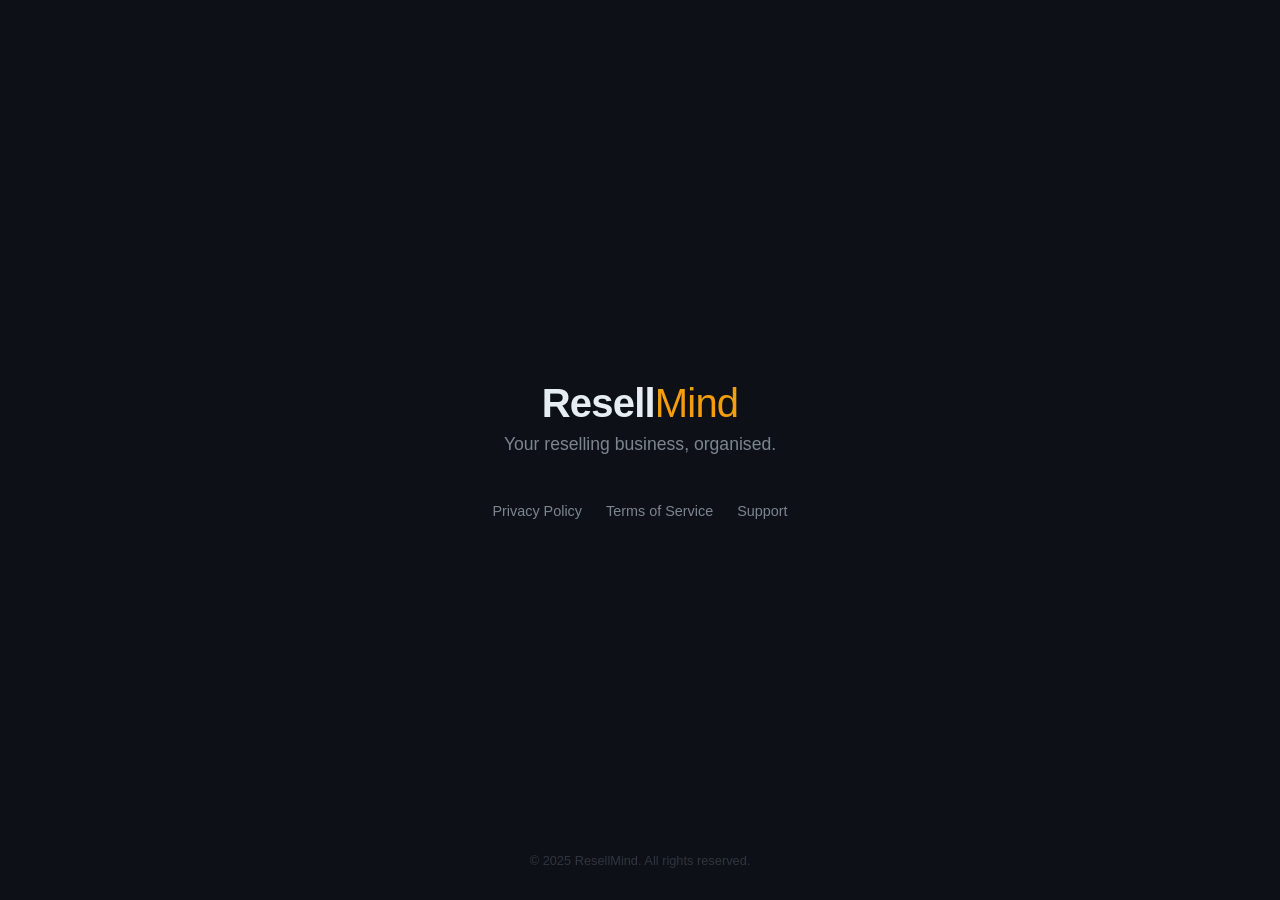
==== index.html @ c1ce4f9c "Initial commit: Privacy Policy, Terms of Service, Support pages" ====
<!DOCTYPE html>
<html lang="en">
<head>
  <meta charset="UTF-8" />
  <meta name="viewport" content="width=device-width, initial-scale=1.0" />
  <title>ResellMind</title>
  <style>
    * { margin: 0; padding: 0; box-sizing: border-box; }
    body { font-family: -apple-system, BlinkMacSystemFont, 'Segoe UI', sans-serif; background: #0D1117; color: #E6EDF3; min-height: 100vh; display: flex; flex-direction: column; align-items: center; justify-content: center; padding: 2rem; }
    .logo { font-size: 2.5rem; font-weight: 700; letter-spacing: -0.02em; margin-bottom: 0.5rem; }
    .logo span { color: #f59e0b; font-weight: 300; }
    .tagline { color: #7D8590; font-size: 1.1rem; margin-bottom: 3rem; }
    .links { display: flex; gap: 1.5rem; flex-wrap: wrap; justify-content: center; }
    a { color: #7D8590; text-decoration: none; font-size: 0.9rem; transition: color 0.2s; }
    a:hover { color: #f59e0b; }
    .footer { position: fixed; bottom: 2rem; color: #30363D; font-size: 0.8rem; }
  </style>
</head>
<body>
  <div class="logo">Resell<span>Mind</span></div>
  <div class="tagline">Your reselling business, organised.</div>
  <div class="links">
    <a href="privacy.html">Privacy Policy</a>
    <a href="terms.html">Terms of Service</a>
    <a href="support.html">Support</a>
  </div>
  <div class="footer">© 2025 ResellMind. All rights reserved.</div>
</body>
</html>
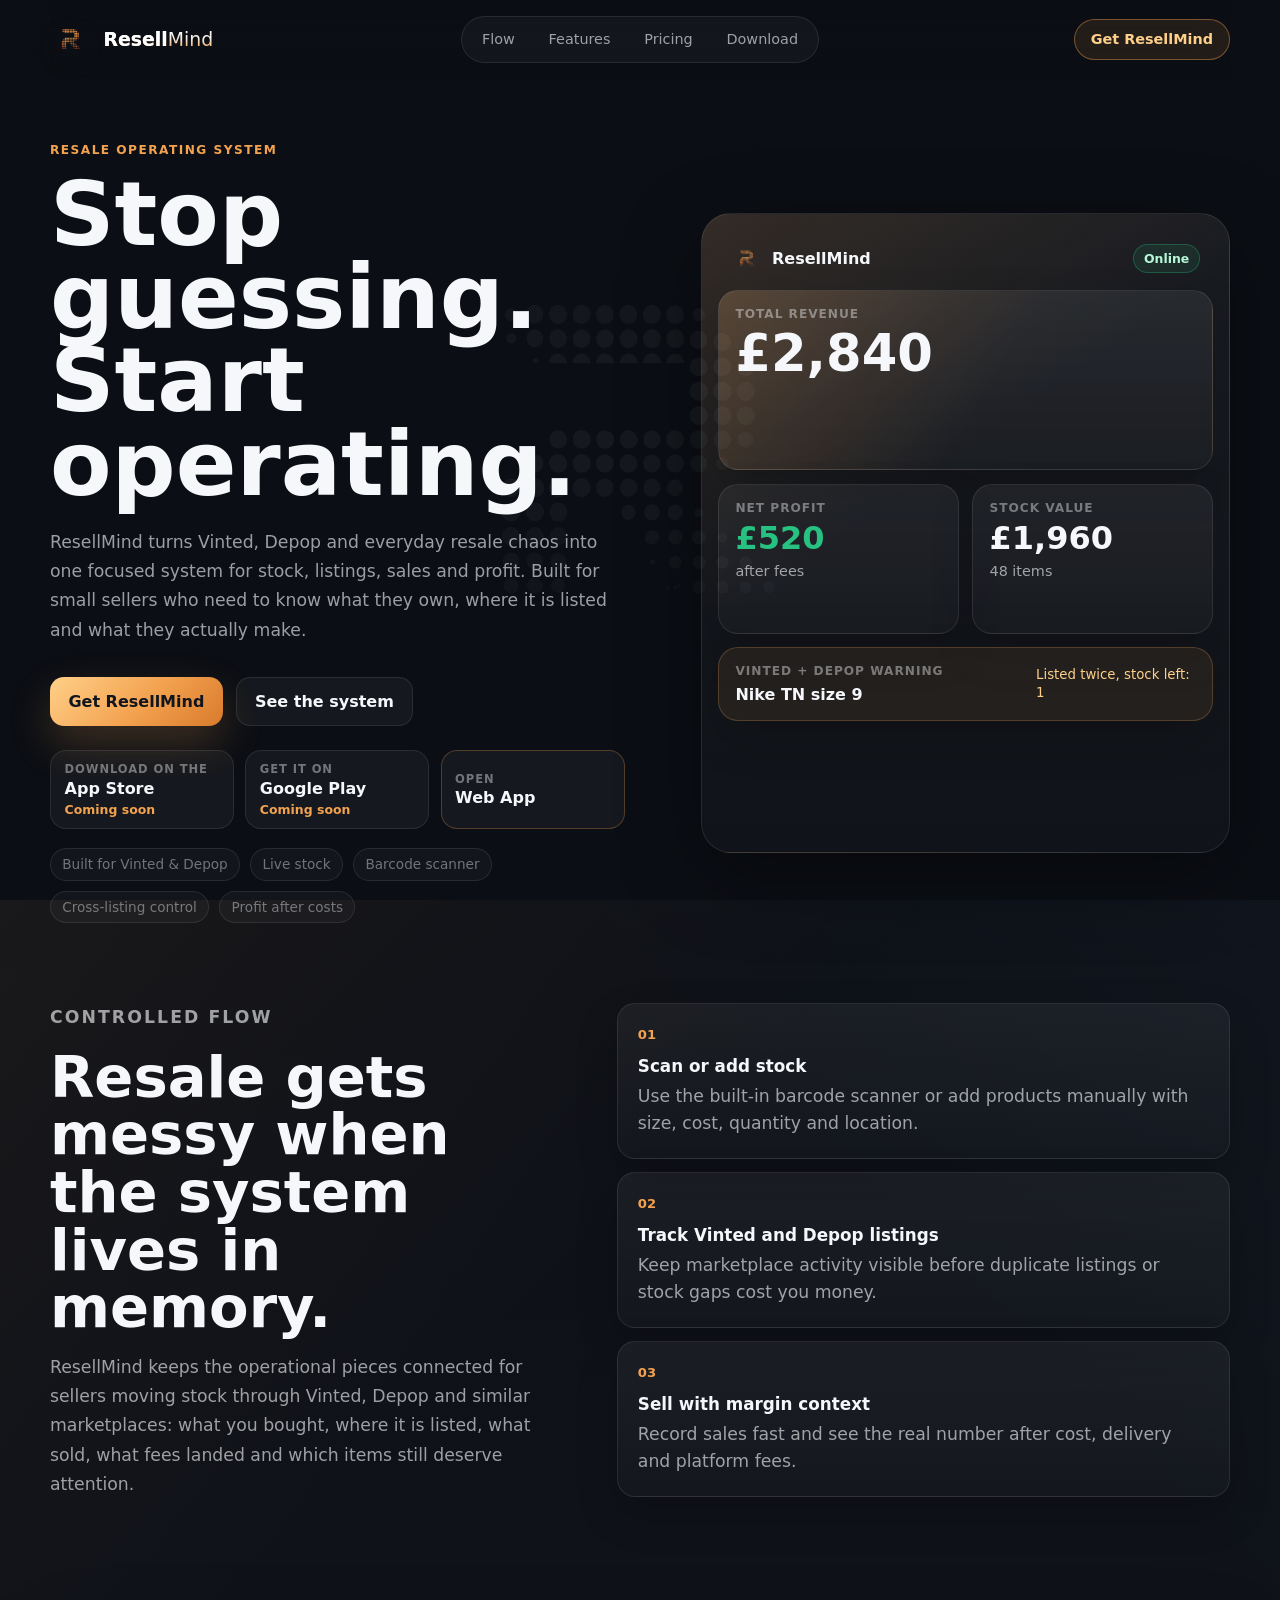
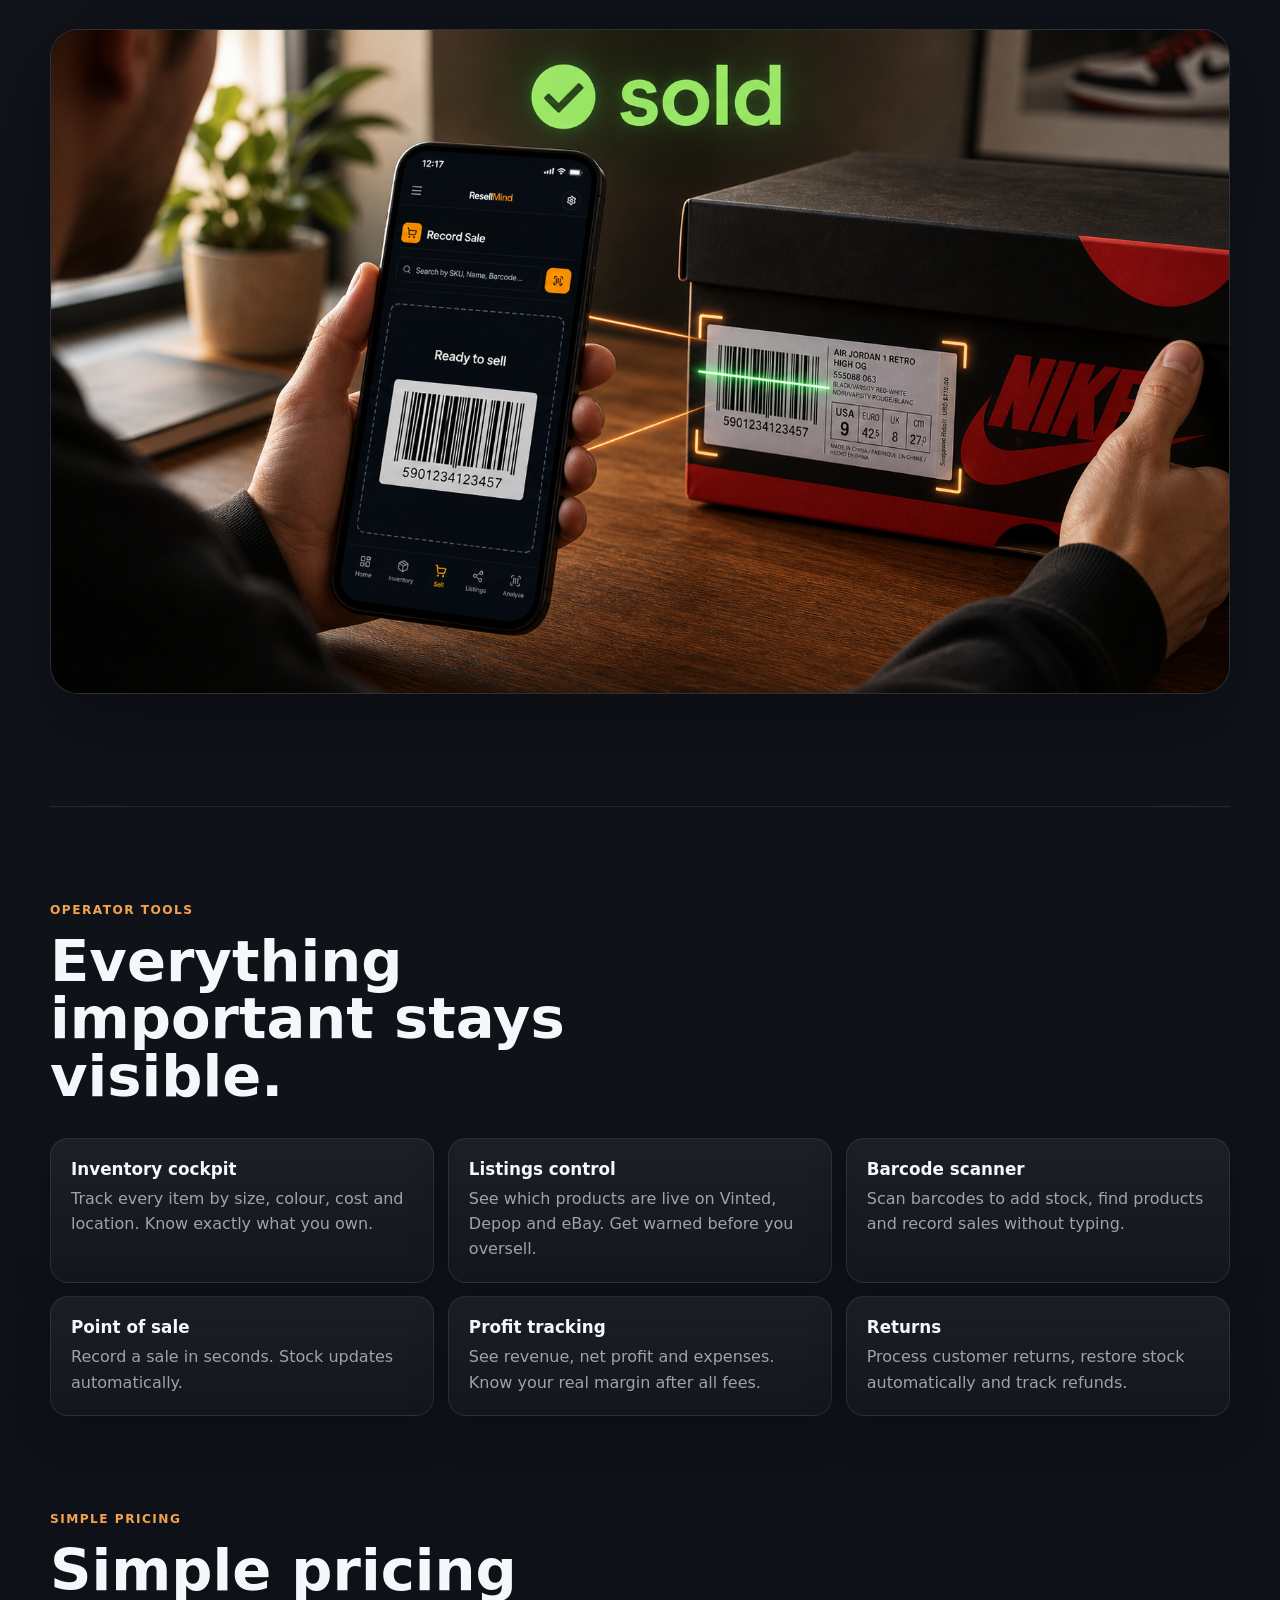
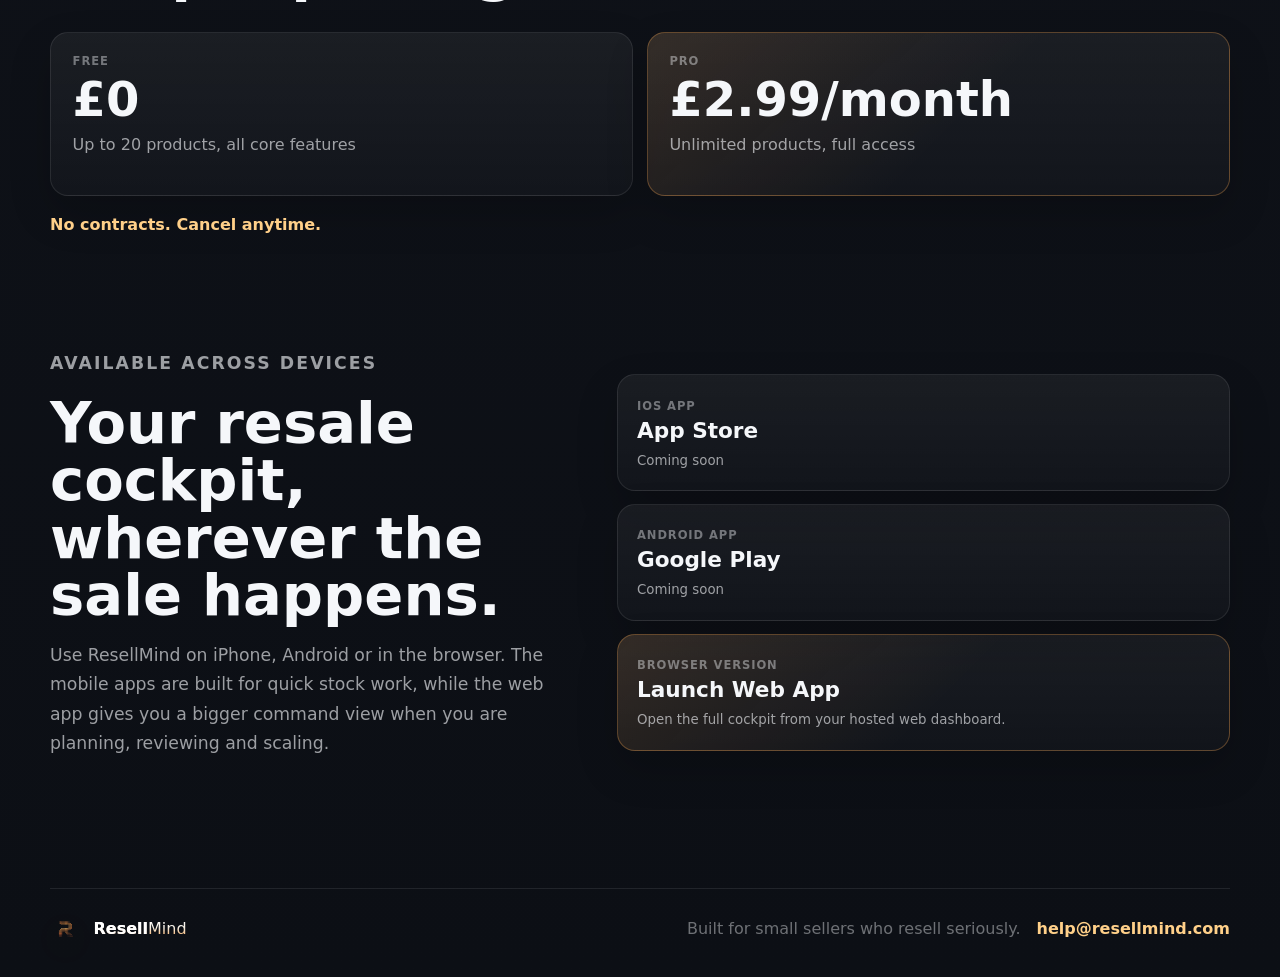
==== commit 87ef478a: "Add landing page" ====
--- a/index.html
+++ b/index.html
@@ -1,29 +1,252 @@
-<!DOCTYPE html>
+<!doctype html>
 <html lang="en">
-<head>
-  <meta charset="UTF-8" />
-  <meta name="viewport" content="width=device-width, initial-scale=1.0" />
-  <title>ResellMind</title>
-  <style>
-    * { margin: 0; padding: 0; box-sizing: border-box; }
-    body { font-family: -apple-system, BlinkMacSystemFont, 'Segoe UI', sans-serif; background: #0D1117; color: #E6EDF3; min-height: 100vh; display: flex; flex-direction: column; align-items: center; justify-content: center; padding: 2rem; }
-    .logo { font-size: 2.5rem; font-weight: 700; letter-spacing: -0.02em; margin-bottom: 0.5rem; }
-    .logo span { color: #f59e0b; font-weight: 300; }
-    .tagline { color: #7D8590; font-size: 1.1rem; margin-bottom: 3rem; }
-    .links { display: flex; gap: 1.5rem; flex-wrap: wrap; justify-content: center; }
-    a { color: #7D8590; text-decoration: none; font-size: 0.9rem; transition: color 0.2s; }
-    a:hover { color: #f59e0b; }
-    .footer { position: fixed; bottom: 2rem; color: #30363D; font-size: 0.8rem; }
-  </style>
-</head>
-<body>
-  <div class="logo">Resell<span>Mind</span></div>
-  <div class="tagline">Your reselling business, organised.</div>
-  <div class="links">
-    <a href="privacy.html">Privacy Policy</a>
-    <a href="terms.html">Terms of Service</a>
-    <a href="support.html">Support</a>
-  </div>
-  <div class="footer">© 2025 ResellMind. All rights reserved.</div>
-</body>
+  <head>
+    <meta charset="UTF-8" />
+    <meta name="viewport" content="width=device-width, initial-scale=1.0" />
+    <meta
+      name="description"
+      content="ResellMind turns resale chaos into one focused system for stock, listings, sales and profit."
+    />
+    <title>ResellMind | Resale Operating System</title>
+    <link rel="icon" href="assets/favicon.png" />
+    <link rel="stylesheet" href="styles.css" />
+  </head>
+  <body>
+    <div class="page-watermark" aria-hidden="true"></div>
+    <header class="site-header" data-header>
+      <a class="brand" href="#top" aria-label="ResellMind home">
+        <img src="assets/resellmind-r-logo.png" alt="" />
+        <span><strong>Resell</strong>Mind</span>
+      </a>
+
+      <nav class="desktop-nav" aria-label="Primary navigation">
+        <a href="#flow">Flow</a>
+        <a href="#features">Features</a>
+        <a href="#pricing">Pricing</a>
+        <a href="#download">Download</a>
+      </nav>
+
+      <button class="nav-toggle" type="button" aria-label="Open menu" aria-expanded="false" data-nav-toggle>
+        <span></span>
+        <span></span>
+      </button>
+
+      <a class="header-cta" href="#download">Get ResellMind</a>
+    </header>
+
+    <nav class="mobile-nav" aria-label="Mobile navigation" data-mobile-nav>
+      <a href="#flow">Flow</a>
+      <a href="#features">Features</a>
+      <a href="#pricing">Pricing</a>
+      <a href="#download">Download</a>
+    </nav>
+
+    <main id="top">
+      <section class="hero section-shell">
+        <div class="hero-copy">
+          <p class="eyebrow">Resale operating system</p>
+          <h1>Stop guessing. Start operating.</h1>
+          <p class="hero-text">
+            ResellMind turns Vinted, Depop and everyday resale chaos into one focused system for stock,
+            listings, sales and profit. Built for small sellers who need to know what they own,
+            where it is listed and what they actually make.
+          </p>
+          <div class="hero-actions">
+            <a class="primary-button" href="#download">Get ResellMind</a>
+            <a class="secondary-button" href="#flow">See the system</a>
+          </div>
+          <div class="store-row" aria-label="Download and launch options">
+            <span class="store-button disabled" role="button" aria-disabled="true">
+              <span>Download on the</span>
+              <strong>App Store</strong>
+              <small>Coming soon</small>
+            </span>
+            <span class="store-button disabled" role="button" aria-disabled="true">
+              <span>Get it on</span>
+              <strong>Google Play</strong>
+              <small>Coming soon</small>
+            </span>
+            <a class="store-button web" href="https://app.resellmind.com" aria-label="Open the web app">
+              <span>Open</span>
+              <strong>Web App</strong>
+            </a>
+          </div>
+          <div class="proof-row" aria-label="Product highlights">
+            <span>Built for Vinted & Depop</span>
+            <span>Live stock</span>
+            <span>Barcode scanner</span>
+            <span>Cross-listing control</span>
+            <span>Profit after costs</span>
+          </div>
+        </div>
+
+        <div class="hero-product" aria-label="ResellMind product preview">
+          <div class="device-frame">
+            <div class="app-topbar">
+              <div class="mini-brand">
+                <img src="assets/resellmind-r-logo.png" alt="" />
+                <span>ResellMind</span>
+              </div>
+              <span class="status-pill">Online</span>
+            </div>
+            <div class="dashboard-grid">
+              <article class="metric-card large">
+                <span>Total revenue</span>
+                <strong>£2,840</strong>
+              </article>
+              <article class="metric-card profit">
+                <span>Net profit</span>
+                <strong>£520</strong>
+                <em>after fees</em>
+              </article>
+              <article class="metric-card">
+                <span>Stock value</span>
+                <strong>£1,960</strong>
+                <em>48 items</em>
+              </article>
+              <article class="alert-card">
+                <div>
+                  <span>Vinted + Depop warning</span>
+                  <strong>Nike TN size 9</strong>
+                </div>
+                <small>Listed twice, stock left: 1</small>
+              </article>
+            </div>
+          </div>
+        </div>
+      </section>
+
+      <section class="section-shell split-section" id="flow">
+        <div>
+          <p class="eyebrow">Controlled flow</p>
+          <h2>Resale gets messy when the system lives in memory.</h2>
+          <p>
+            ResellMind keeps the operational pieces connected for sellers moving stock through Vinted,
+            Depop and similar marketplaces: what you bought, where it is listed, what sold,
+            what fees landed and which items still deserve attention.
+          </p>
+        </div>
+        <div class="flow-list">
+          <article>
+            <span>01</span>
+            <h3>Scan or add stock</h3>
+            <p>Use the built-in barcode scanner or add products manually with size, cost, quantity and location.</p>
+          </article>
+          <article>
+            <span>02</span>
+            <h3>Track Vinted and Depop listings</h3>
+            <p>Keep marketplace activity visible before duplicate listings or stock gaps cost you money.</p>
+          </article>
+          <article>
+            <span>03</span>
+            <h3>Sell with margin context</h3>
+            <p>Record sales fast and see the real number after cost, delivery and platform fees.</p>
+          </article>
+        </div>
+      </section>
+
+      <section class="section-shell photo-section" aria-label="ResellMind barcode scanning workflow">
+        <div class="landing-photo-card">
+          <img
+            src="assets/sold.png"
+            alt="ResellMind app scanning a sneaker box barcode during a resale workflow"
+          />
+        </div>
+      </section>
+
+      <section class="section-shell feature-section" id="features">
+        <div class="section-heading">
+          <p class="eyebrow">Operator tools</p>
+          <h2>Everything important stays visible.</h2>
+        </div>
+        <div class="feature-grid">
+          <article>
+            <h3>Inventory cockpit</h3>
+            <p>Track every item by size, colour, cost and location. Know exactly what you own.</p>
+          </article>
+          <article>
+            <h3>Listings control</h3>
+            <p>See which products are live on Vinted, Depop and eBay. Get warned before you oversell.</p>
+          </article>
+          <article>
+            <h3>Barcode scanner</h3>
+            <p>Scan barcodes to add stock, find products and record sales without typing.</p>
+          </article>
+          <article>
+            <h3>Point of sale</h3>
+            <p>Record a sale in seconds. Stock updates automatically.</p>
+          </article>
+          <article>
+            <h3>Profit tracking</h3>
+            <p>See revenue, net profit and expenses. Know your real margin after all fees.</p>
+          </article>
+          <article>
+            <h3>Returns</h3>
+            <p>Process customer returns, restore stock automatically and track refunds.</p>
+          </article>
+        </div>
+      </section>
+
+      <section class="section-shell pricing-section" id="pricing">
+        <div class="section-heading">
+          <p class="eyebrow">Simple pricing</p>
+          <h2>Simple pricing</h2>
+        </div>
+        <div class="pricing-grid">
+          <article class="pricing-card">
+            <span>Free</span>
+            <strong>£0</strong>
+            <p>Up to 20 products, all core features</p>
+          </article>
+          <article class="pricing-card featured">
+            <span>Pro</span>
+            <strong>£2.99/month</strong>
+            <p>Unlimited products, full access</p>
+          </article>
+        </div>
+        <p class="pricing-note">No contracts. Cancel anytime.</p>
+      </section>
+
+      <section class="section-shell final-cta" id="download">
+        <div>
+          <p class="eyebrow">Available across devices</p>
+          <h2>Your resale cockpit, wherever the sale happens.</h2>
+          <p>
+            Use ResellMind on iPhone, Android or in the browser. The mobile apps are built for quick stock work,
+            while the web app gives you a bigger command view when you are planning, reviewing and scaling.
+          </p>
+        </div>
+        <div class="download-panel">
+          <span class="download-card disabled" role="button" aria-disabled="true">
+            <span>iOS app</span>
+            <strong>App Store</strong>
+            <small>Coming soon</small>
+          </span>
+          <span class="download-card disabled" role="button" aria-disabled="true">
+            <span>Android app</span>
+            <strong>Google Play</strong>
+            <small>Coming soon</small>
+          </span>
+          <a class="download-card featured" href="https://app.resellmind.com">
+            <span>Browser version</span>
+            <strong>Launch Web App</strong>
+            <small>Open the full cockpit from your hosted web dashboard.</small>
+          </a>
+        </div>
+      </section>
+    </main>
+
+    <footer class="site-footer">
+      <a class="brand small" href="#top">
+        <img src="assets/resellmind-r-logo.png" alt="" />
+        <span><strong>Resell</strong>Mind</span>
+      </a>
+      <div class="footer-info">
+        <span>Built for small sellers who resell seriously.</span>
+        <a href="mailto:help@resellmind.com">help@resellmind.com</a>
+      </div>
+    </footer>
+
+    <script src="script.js"></script>
+  </body>
 </html>
--- a/styles.css
+++ b/styles.css
@@ -0,0 +1,851 @@
+:root {
+  --bg: #0b0e14;
+  --bg-2: #10131a;
+  --panel: #171b23;
+  --panel-2: #202735;
+  --line: rgba(255, 255, 255, 0.09);
+  --text: #f5f7fa;
+  --muted: rgba(245, 247, 250, 0.62);
+  --soft: rgba(245, 247, 250, 0.42);
+  --amber: #f3a24f;
+  --amber-2: #d87a2c;
+  --gold: #ffd089;
+  --green: #27c281;
+  --red: #f15a5a;
+  --blue: #5fa8ff;
+  --shadow: 0 24px 80px rgba(0, 0, 0, 0.34);
+}
+
+* {
+  box-sizing: border-box;
+}
+
+html {
+  scroll-behavior: smooth;
+}
+
+body {
+  margin: 0;
+  font-family: Inter, ui-sans-serif, system-ui, -apple-system, BlinkMacSystemFont, "Segoe UI", sans-serif;
+  color: var(--text);
+  background:
+    linear-gradient(135deg, rgba(243, 162, 79, 0.1), transparent 34%),
+    linear-gradient(225deg, rgba(95, 168, 255, 0.07), transparent 30%),
+    linear-gradient(180deg, #0b0e14 0%, #10131a 48%, #0c0f15 100%);
+}
+
+body::before {
+  content: "";
+  position: fixed;
+  inset: 0;
+  z-index: -2;
+  background: #0b0e14;
+}
+
+.page-watermark {
+  position: fixed;
+  left: 50%;
+  top: 50%;
+  z-index: 0;
+  width: min(620px, 62vw);
+  aspect-ratio: 1;
+  background: url("assets/resellmind-r-logo.png") center / contain no-repeat;
+  opacity: 0.045;
+  filter: grayscale(1) brightness(1.5);
+  transform: translate(-50%, -50%);
+  pointer-events: none;
+}
+
+header,
+main,
+footer {
+  position: relative;
+  z-index: 1;
+}
+
+a {
+  color: inherit;
+  text-decoration: none;
+}
+
+button,
+input {
+  font: inherit;
+}
+
+.site-header {
+  position: sticky;
+  top: 0;
+  z-index: 20;
+  display: grid;
+  grid-template-columns: 1fr auto 1fr;
+  align-items: center;
+  gap: 1rem;
+  width: min(1180px, calc(100% - 32px));
+  margin: 0 auto;
+  padding: 1rem 0;
+  backdrop-filter: blur(18px);
+}
+
+.site-header::before {
+  content: "";
+  position: absolute;
+  inset: 0 -16px;
+  z-index: -1;
+  border-bottom: 1px solid transparent;
+  transition: border-color 180ms ease, background 180ms ease;
+}
+
+.site-header.is-scrolled::before {
+  border-color: var(--line);
+  background: rgba(11, 14, 20, 0.8);
+}
+
+.brand {
+  display: inline-flex;
+  align-items: center;
+  gap: 0.72rem;
+  width: fit-content;
+  font-size: 1.18rem;
+  font-weight: 500;
+  letter-spacing: 0;
+}
+
+.brand img {
+  width: 42px;
+  height: 42px;
+  object-fit: contain;
+  filter: drop-shadow(0 10px 18px rgba(243, 162, 79, 0.24));
+}
+
+.brand span span,
+.brand > span {
+  background: linear-gradient(180deg, #ffffff 0%, #f6f0e6 45%, #f3a24f 100%);
+  -webkit-background-clip: text;
+  background-clip: text;
+  color: transparent;
+}
+
+.brand strong {
+  color: #fff;
+  -webkit-text-fill-color: #fff;
+}
+
+.desktop-nav {
+  display: flex;
+  align-items: center;
+  gap: 0.35rem;
+  padding: 0.35rem;
+  border: 1px solid var(--line);
+  border-radius: 999px;
+  background: rgba(255, 255, 255, 0.035);
+}
+
+.desktop-nav a {
+  padding: 0.55rem 0.88rem;
+  border-radius: 999px;
+  color: var(--muted);
+  font-size: 0.9rem;
+  transition: color 160ms ease, background 160ms ease;
+}
+
+.desktop-nav a:hover {
+  color: var(--text);
+  background: rgba(255, 255, 255, 0.06);
+}
+
+.header-cta {
+  justify-self: end;
+  padding: 0.72rem 1rem;
+  border: 1px solid rgba(243, 162, 79, 0.42);
+  border-radius: 999px;
+  color: var(--gold);
+  background: rgba(243, 162, 79, 0.1);
+  font-size: 0.9rem;
+  font-weight: 700;
+}
+
+.nav-toggle,
+.mobile-nav {
+  display: none;
+}
+
+.section-shell {
+  width: min(1180px, calc(100% - 32px));
+  margin: 0 auto;
+}
+
+.hero {
+  display: grid;
+  grid-template-columns: minmax(0, 1fr) minmax(360px, 0.92fr);
+  gap: clamp(2rem, 6vw, 5.2rem);
+  align-items: center;
+  min-height: calc(100vh - 78px);
+  padding: 4rem 0 5rem;
+}
+
+.eyebrow {
+  margin: 0 0 1rem;
+  color: var(--amber);
+  font-size: 0.76rem;
+  font-weight: 800;
+  letter-spacing: 0.12em;
+  text-transform: uppercase;
+}
+
+h1,
+h2,
+h3,
+p {
+  margin-top: 0;
+}
+
+h1 {
+  max-width: 760px;
+  margin-bottom: 1.35rem;
+  font-size: clamp(3rem, 7vw, 6.4rem);
+  line-height: 0.93;
+  letter-spacing: 0;
+}
+
+h2 {
+  margin-bottom: 1rem;
+  font-size: clamp(2.1rem, 4.5vw, 4rem);
+  line-height: 1;
+  letter-spacing: 0;
+}
+
+h3 {
+  margin-bottom: 0.45rem;
+  font-size: 1.05rem;
+}
+
+.hero-text,
+.split-section p,
+.final-cta p {
+  color: var(--muted);
+  font-size: 1.08rem;
+  line-height: 1.7;
+}
+
+.hero-text {
+  max-width: 690px;
+}
+
+.hero-actions {
+  display: flex;
+  flex-wrap: wrap;
+  gap: 0.8rem;
+  margin: 2rem 0 1.5rem;
+}
+
+.primary-button,
+.secondary-button {
+  display: inline-flex;
+  align-items: center;
+  justify-content: center;
+  min-height: 48px;
+  padding: 0.86rem 1.15rem;
+  border-radius: 14px;
+  font-weight: 800;
+  transition: transform 160ms ease, filter 160ms ease, border-color 160ms ease;
+}
+
+.primary-button {
+  border: 0;
+  color: #11151e;
+  background: linear-gradient(135deg, var(--gold), var(--amber) 54%, var(--amber-2));
+  box-shadow: 0 18px 42px rgba(243, 162, 79, 0.22);
+}
+
+.secondary-button {
+  border: 1px solid var(--line);
+  color: var(--text);
+  background: rgba(255, 255, 255, 0.045);
+}
+
+.primary-button:hover,
+.secondary-button:hover {
+  transform: translateY(-1px);
+  filter: brightness(1.06);
+}
+
+.proof-row {
+  display: flex;
+  flex-wrap: wrap;
+  gap: 0.65rem;
+}
+
+.store-row {
+  display: grid;
+  grid-template-columns: repeat(3, minmax(0, 1fr));
+  gap: 0.7rem;
+  max-width: 620px;
+  margin-bottom: 1.2rem;
+}
+
+.store-button {
+  display: flex;
+  flex-direction: column;
+  justify-content: center;
+  min-height: 62px;
+  padding: 0.72rem 0.85rem;
+  border: 1px solid var(--line);
+  border-radius: 16px;
+  background: rgba(255, 255, 255, 0.045);
+  transition: border-color 160ms ease, background 160ms ease, transform 160ms ease;
+}
+
+.store-button:hover {
+  transform: translateY(-1px);
+  border-color: rgba(243, 162, 79, 0.38);
+  background: rgba(243, 162, 79, 0.08);
+}
+
+.store-button.disabled {
+  cursor: default;
+}
+
+.store-button.disabled:hover {
+  transform: none;
+  border-color: var(--line);
+  background: rgba(255, 255, 255, 0.045);
+}
+
+.store-button span,
+.download-card span {
+  color: var(--soft);
+  font-size: 0.72rem;
+  font-weight: 800;
+  letter-spacing: 0.08em;
+  text-transform: uppercase;
+}
+
+.store-button strong {
+  margin-top: 0.15rem;
+  font-size: 1rem;
+}
+
+.store-button small {
+  margin-top: 0.25rem;
+  color: var(--amber);
+  font-size: 0.78rem;
+  font-weight: 800;
+}
+
+.store-button.web {
+  border-color: rgba(243, 162, 79, 0.28);
+}
+
+.proof-row span {
+  padding: 0.45rem 0.7rem;
+  border: 1px solid var(--line);
+  border-radius: 999px;
+  color: var(--soft);
+  background: rgba(255, 255, 255, 0.03);
+  font-size: 0.85rem;
+}
+
+.hero-product {
+  position: relative;
+}
+
+.device-frame {
+  position: relative;
+  overflow: hidden;
+  min-height: 640px;
+  padding: 1rem;
+  border: 1px solid var(--line);
+  border-radius: 30px;
+  background:
+    linear-gradient(145deg, rgba(243, 162, 79, 0.12), transparent 42%),
+    linear-gradient(180deg, rgba(255, 255, 255, 0.06), rgba(255, 255, 255, 0.025));
+  box-shadow: var(--shadow);
+}
+
+.app-topbar,
+.mini-brand,
+.alert-card,
+.site-footer {
+  display: flex;
+  align-items: center;
+}
+
+.app-topbar {
+  justify-content: space-between;
+  padding: 0.75rem 0.8rem 1rem;
+}
+
+.mini-brand {
+  gap: 0.55rem;
+  font-weight: 800;
+}
+
+.mini-brand img {
+  width: 32px;
+  height: 32px;
+}
+
+.status-pill {
+  padding: 0.38rem 0.62rem;
+  border: 1px solid rgba(39, 194, 129, 0.3);
+  border-radius: 999px;
+  color: #b7f8d9;
+  background: rgba(39, 194, 129, 0.1);
+  font-size: 0.78rem;
+  font-weight: 800;
+}
+
+.dashboard-grid {
+  display: grid;
+  grid-template-columns: 1fr 1fr;
+  gap: 0.85rem;
+}
+
+.metric-card,
+.alert-card,
+.flow-list article,
+.feature-grid article,
+.pricing-card,
+.download-card {
+  border: 1px solid var(--line);
+  background: linear-gradient(180deg, rgba(255, 255, 255, 0.055), rgba(255, 255, 255, 0.025));
+  box-shadow: 0 18px 42px rgba(0, 0, 0, 0.18);
+}
+
+.metric-card {
+  min-height: 150px;
+  padding: 1rem;
+  border-radius: 20px;
+}
+
+.metric-card.large {
+  grid-column: span 2;
+  min-height: 180px;
+  background:
+    linear-gradient(120deg, rgba(243, 162, 79, 0.16), transparent 55%),
+    linear-gradient(180deg, rgba(255, 255, 255, 0.065), rgba(255, 255, 255, 0.025));
+}
+
+.metric-card span,
+.alert-card span {
+  display: block;
+  margin-bottom: 0.45rem;
+  color: var(--soft);
+  font-size: 0.76rem;
+  font-weight: 800;
+  letter-spacing: 0.08em;
+  text-transform: uppercase;
+}
+
+.metric-card strong {
+  display: block;
+  margin-bottom: 0.45rem;
+  font-size: 2rem;
+  line-height: 1;
+}
+
+.metric-card.large strong {
+  font-size: 3.2rem;
+}
+
+.metric-card em {
+  color: var(--muted);
+  font-size: 0.9rem;
+  font-style: normal;
+}
+
+.profit strong {
+  color: var(--green);
+}
+
+.alert-card {
+  grid-column: span 2;
+  justify-content: space-between;
+  gap: 1rem;
+  padding: 1rem;
+  border-color: rgba(243, 162, 79, 0.24);
+  border-radius: 20px;
+  background: rgba(243, 162, 79, 0.08);
+}
+
+.alert-card small {
+  max-width: 160px;
+  color: var(--gold);
+  line-height: 1.4;
+}
+
+.split-section,
+.final-cta {
+  display: grid;
+  grid-template-columns: minmax(0, 0.82fr) minmax(360px, 1fr);
+  gap: clamp(2rem, 5vw, 4rem);
+  align-items: start;
+  padding: 0 0 7rem;
+}
+
+.flow-list {
+  display: grid;
+  gap: 0.85rem;
+}
+
+.flow-list article,
+.feature-grid article {
+  padding: 1.25rem;
+  border-radius: 18px;
+}
+
+.flow-list span {
+  display: inline-flex;
+  margin-bottom: 0.85rem;
+  color: var(--amber);
+  font-size: 0.82rem;
+  font-weight: 900;
+}
+
+.flow-list p,
+.feature-grid p {
+  margin-bottom: 0;
+  color: var(--muted);
+  line-height: 1.58;
+}
+
+.feature-section {
+  padding: 6rem 0;
+  border-top: 1px solid var(--line);
+}
+
+.photo-section {
+  padding: 0 0 7rem;
+}
+
+.landing-photo-card {
+  overflow: hidden;
+  border: 1px solid var(--line);
+  border-radius: 28px;
+  background: var(--panel);
+  box-shadow: var(--shadow);
+}
+
+.landing-photo-card img {
+  display: block;
+  width: 100%;
+  height: auto;
+}
+
+.section-heading {
+  max-width: 660px;
+  margin-bottom: 2rem;
+}
+
+.feature-grid {
+  display: grid;
+  grid-template-columns: repeat(3, 1fr);
+  gap: 0.85rem;
+}
+
+.pricing-section {
+  padding: 0 0 7rem;
+}
+
+.pricing-grid {
+  display: grid;
+  grid-template-columns: repeat(2, minmax(0, 1fr));
+  gap: 0.85rem;
+}
+
+.pricing-card {
+  padding: 1.35rem;
+  border-radius: 18px;
+}
+
+.pricing-card.featured {
+  border-color: rgba(243, 162, 79, 0.32);
+  background:
+    linear-gradient(135deg, rgba(243, 162, 79, 0.12), transparent 54%),
+    linear-gradient(180deg, rgba(255, 255, 255, 0.055), rgba(255, 255, 255, 0.025));
+}
+
+.pricing-card span {
+  display: block;
+  margin-bottom: 0.45rem;
+  color: var(--soft);
+  font-size: 0.72rem;
+  font-weight: 800;
+  letter-spacing: 0.08em;
+  text-transform: uppercase;
+}
+
+.pricing-card strong {
+  display: block;
+  margin-bottom: 0.55rem;
+  font-size: clamp(1.9rem, 4vw, 3rem);
+  line-height: 1;
+}
+
+.pricing-card p,
+.pricing-note {
+  color: var(--muted);
+  line-height: 1.58;
+}
+
+.pricing-note {
+  margin: 1rem 0 0;
+  color: var(--gold);
+  font-weight: 800;
+}
+
+.final-cta {
+  align-items: center;
+}
+
+.download-panel {
+  display: grid;
+  gap: 0.85rem;
+}
+
+.download-card {
+  display: block;
+  padding: 1.2rem;
+  border-radius: 18px;
+  transition: transform 160ms ease, border-color 160ms ease, background 160ms ease;
+}
+
+.download-card:hover {
+  transform: translateY(-1px);
+  border-color: rgba(243, 162, 79, 0.38);
+  background: rgba(255, 255, 255, 0.055);
+}
+
+.download-card.disabled {
+  cursor: default;
+}
+
+.download-card.disabled:hover {
+  transform: none;
+  border-color: var(--line);
+  background: linear-gradient(180deg, rgba(255, 255, 255, 0.055), rgba(255, 255, 255, 0.025));
+}
+
+.download-card strong {
+  display: block;
+  margin: 0.25rem 0 0.5rem;
+  font-size: 1.35rem;
+}
+
+.download-card small {
+  display: block;
+  color: var(--muted);
+  line-height: 1.5;
+}
+
+.download-card.featured {
+  border-color: rgba(243, 162, 79, 0.32);
+  background:
+    linear-gradient(135deg, rgba(243, 162, 79, 0.12), transparent 54%),
+    linear-gradient(180deg, rgba(255, 255, 255, 0.055), rgba(255, 255, 255, 0.025));
+}
+
+.site-footer {
+  justify-content: space-between;
+  gap: 1.5rem;
+  width: min(1180px, calc(100% - 32px));
+  margin: 0 auto;
+  padding: 1.5rem 0 2rem;
+  border-top: 1px solid var(--line);
+  color: var(--soft);
+}
+
+.footer-info {
+  display: flex;
+  align-items: center;
+  flex-wrap: wrap;
+  justify-content: flex-end;
+  gap: 0.65rem 1rem;
+  text-align: right;
+}
+
+.footer-info a {
+  color: var(--gold);
+  font-weight: 800;
+}
+
+.footer-info a:hover {
+  color: var(--text);
+}
+
+.brand.small {
+  font-size: 1rem;
+}
+
+.brand.small img {
+  width: 32px;
+  height: 32px;
+}
+
+@media (max-width: 920px) {
+  .site-header {
+    grid-template-columns: 1fr auto auto;
+  }
+
+  .desktop-nav,
+  .header-cta {
+    display: none;
+  }
+
+  .nav-toggle {
+    display: inline-grid;
+    place-items: center;
+    width: 44px;
+    height: 44px;
+    border: 1px solid var(--line);
+    border-radius: 14px;
+    background: rgba(255, 255, 255, 0.045);
+  }
+
+  .nav-toggle span {
+    width: 18px;
+    height: 2px;
+    margin: 2px 0;
+    border-radius: 999px;
+    background: var(--text);
+  }
+
+  .mobile-nav {
+    position: fixed;
+    top: 72px;
+    left: 16px;
+    right: 16px;
+    z-index: 19;
+    display: none;
+    grid-template-columns: 1fr 1fr;
+    gap: 0.5rem;
+    padding: 0.75rem;
+    border: 1px solid var(--line);
+    border-radius: 20px;
+    background: rgba(16, 19, 26, 0.96);
+    backdrop-filter: blur(18px);
+    box-shadow: var(--shadow);
+  }
+
+  .mobile-nav.is-open {
+    display: grid;
+  }
+
+  .mobile-nav a {
+    padding: 0.75rem;
+    border-radius: 12px;
+    color: var(--muted);
+    background: rgba(255, 255, 255, 0.04);
+  }
+
+  .hero,
+  .split-section,
+  .final-cta {
+    grid-template-columns: 1fr;
+  }
+
+  .hero {
+    min-height: auto;
+    padding-top: 3rem;
+  }
+
+  .hero-product {
+    max-width: 560px;
+    width: 100%;
+  }
+
+  .device-frame {
+    min-height: auto;
+  }
+
+  .feature-grid {
+    grid-template-columns: repeat(2, 1fr);
+  }
+
+  .pricing-grid {
+    grid-template-columns: 1fr;
+  }
+}
+
+@media (max-width: 640px) {
+  .site-header,
+  .section-shell,
+  .site-footer {
+    width: min(100% - 24px, 1180px);
+  }
+
+  .brand {
+    font-size: 1.02rem;
+  }
+
+  .brand img {
+    width: 36px;
+    height: 36px;
+  }
+
+  .hero {
+    padding: 2.5rem 0 3.5rem;
+  }
+
+  .page-watermark {
+    left: 50%;
+    top: 50%;
+    width: min(520px, 118vw);
+    opacity: 0.035;
+  }
+
+  h1 {
+    font-size: clamp(2.5rem, 15vw, 4.2rem);
+  }
+
+  h2 {
+    font-size: clamp(2rem, 11vw, 3rem);
+  }
+
+  .hero-actions,
+  .store-row {
+    display: grid;
+    grid-template-columns: 1fr;
+  }
+
+  .primary-button,
+  .secondary-button {
+    width: 100%;
+  }
+
+  .dashboard-grid,
+  .feature-grid {
+    grid-template-columns: 1fr;
+  }
+
+  .metric-card.large,
+  .alert-card {
+    grid-column: auto;
+  }
+
+  .metric-card.large strong {
+    font-size: 2.55rem;
+  }
+
+  .split-section,
+  .photo-section,
+  .feature-section,
+  .pricing-section,
+  .final-cta {
+    padding-bottom: 4.5rem;
+  }
+
+  .site-footer {
+    align-items: flex-start;
+    flex-direction: column;
+    gap: 1rem;
+  }
+
+  .footer-info {
+    align-items: flex-start;
+    flex-direction: column;
+    justify-content: flex-start;
+    text-align: left;
+  }
+}
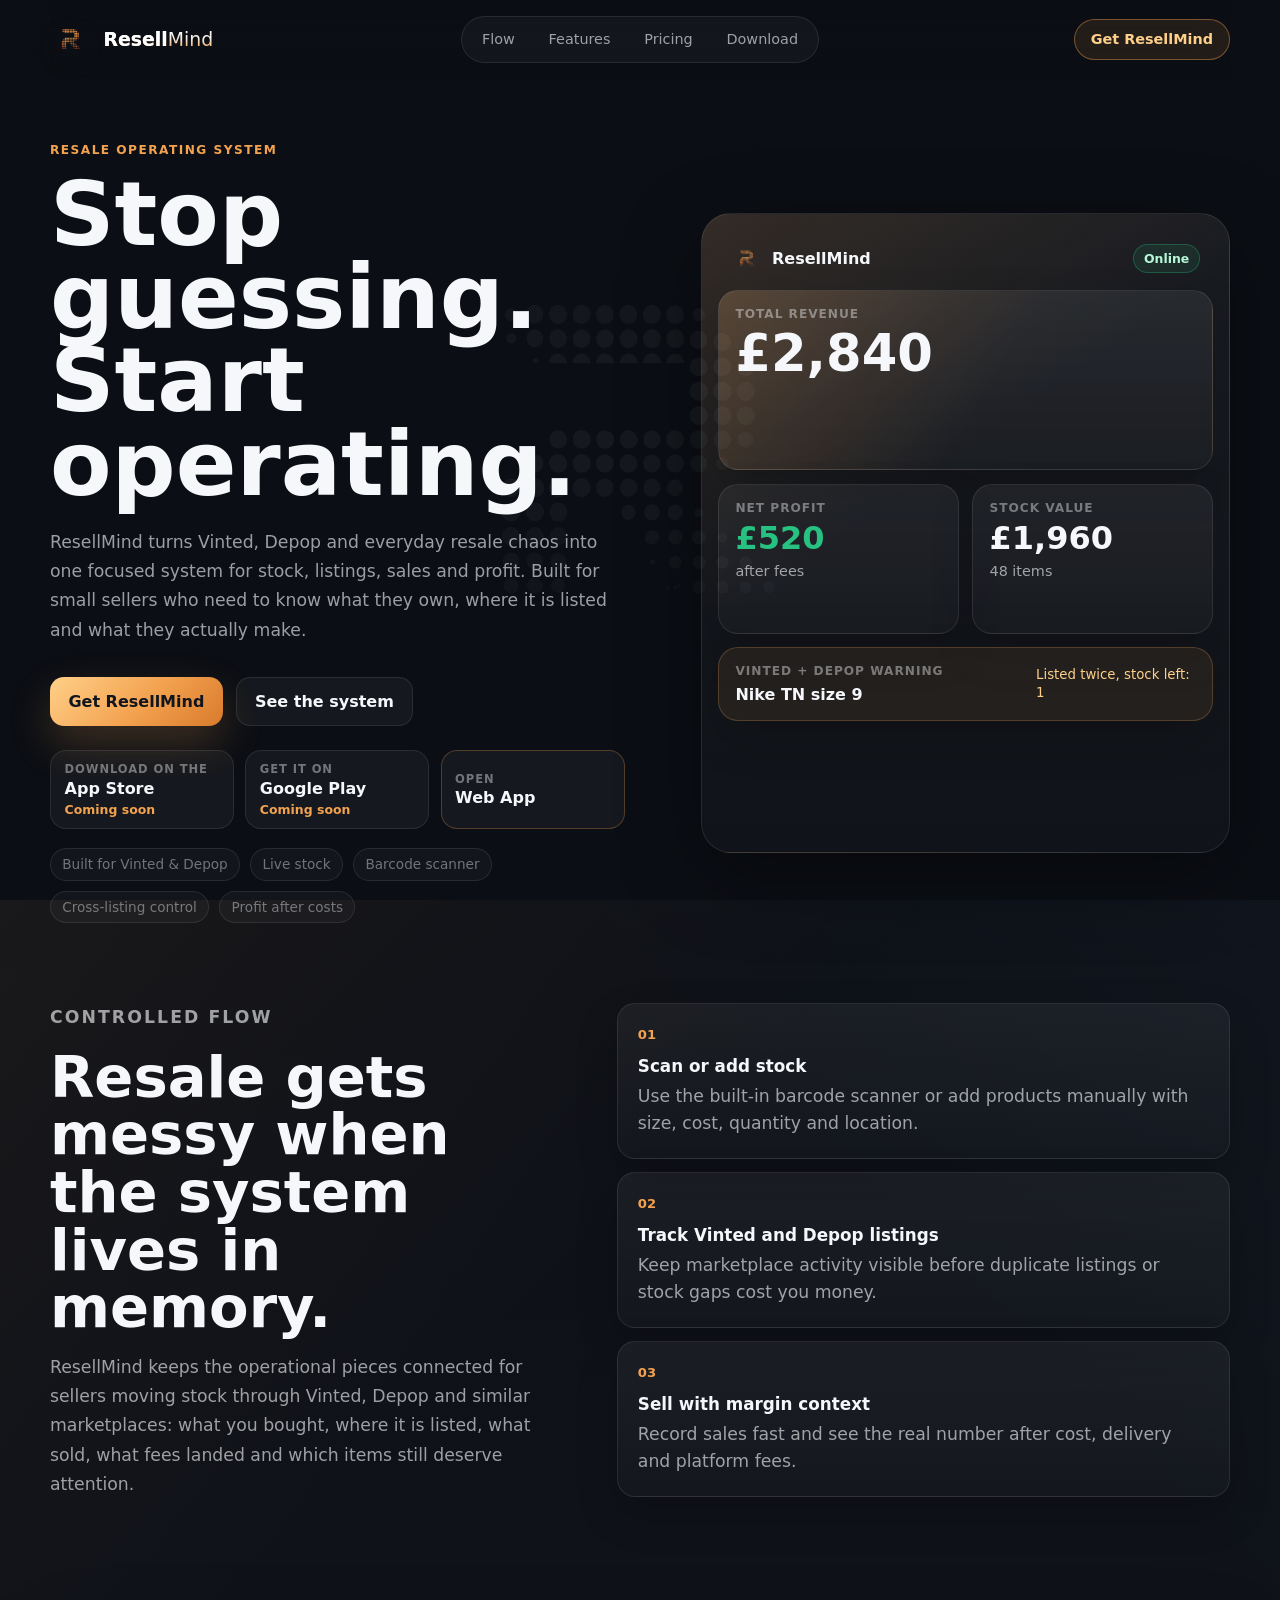
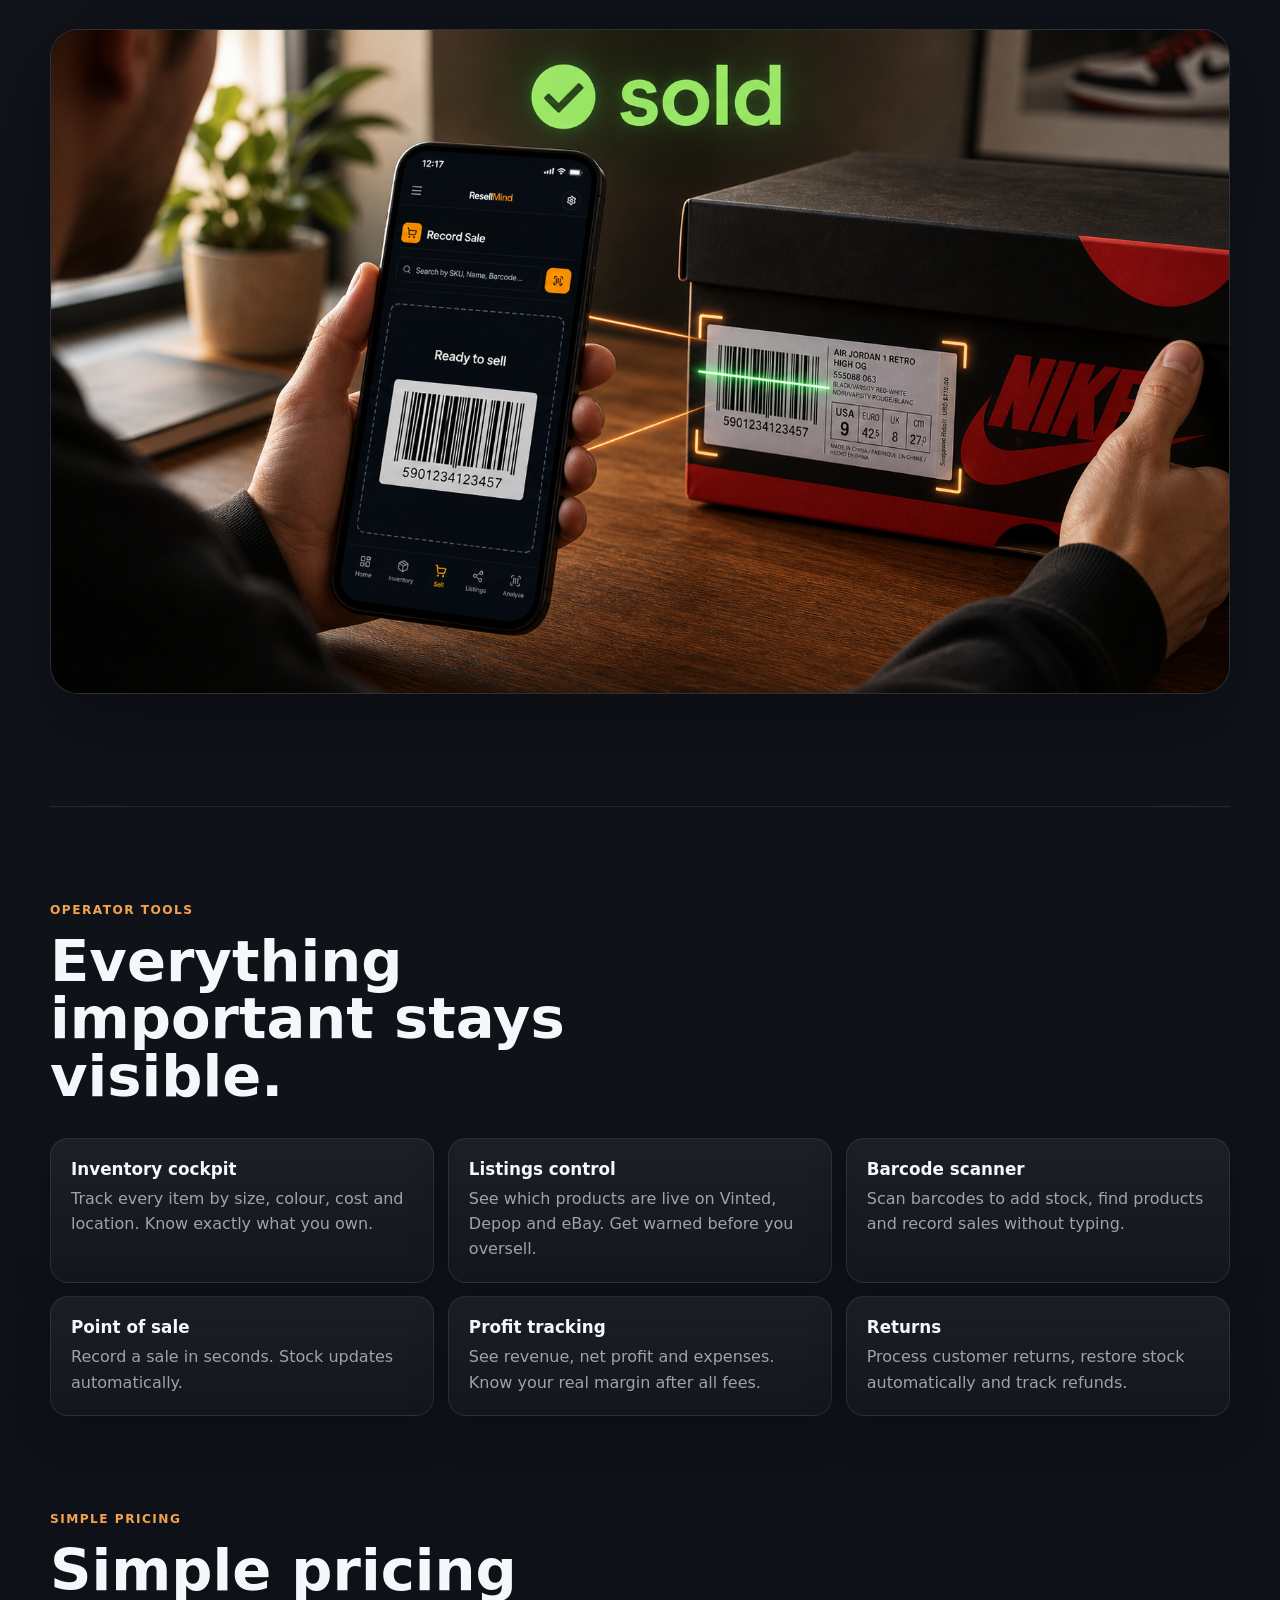
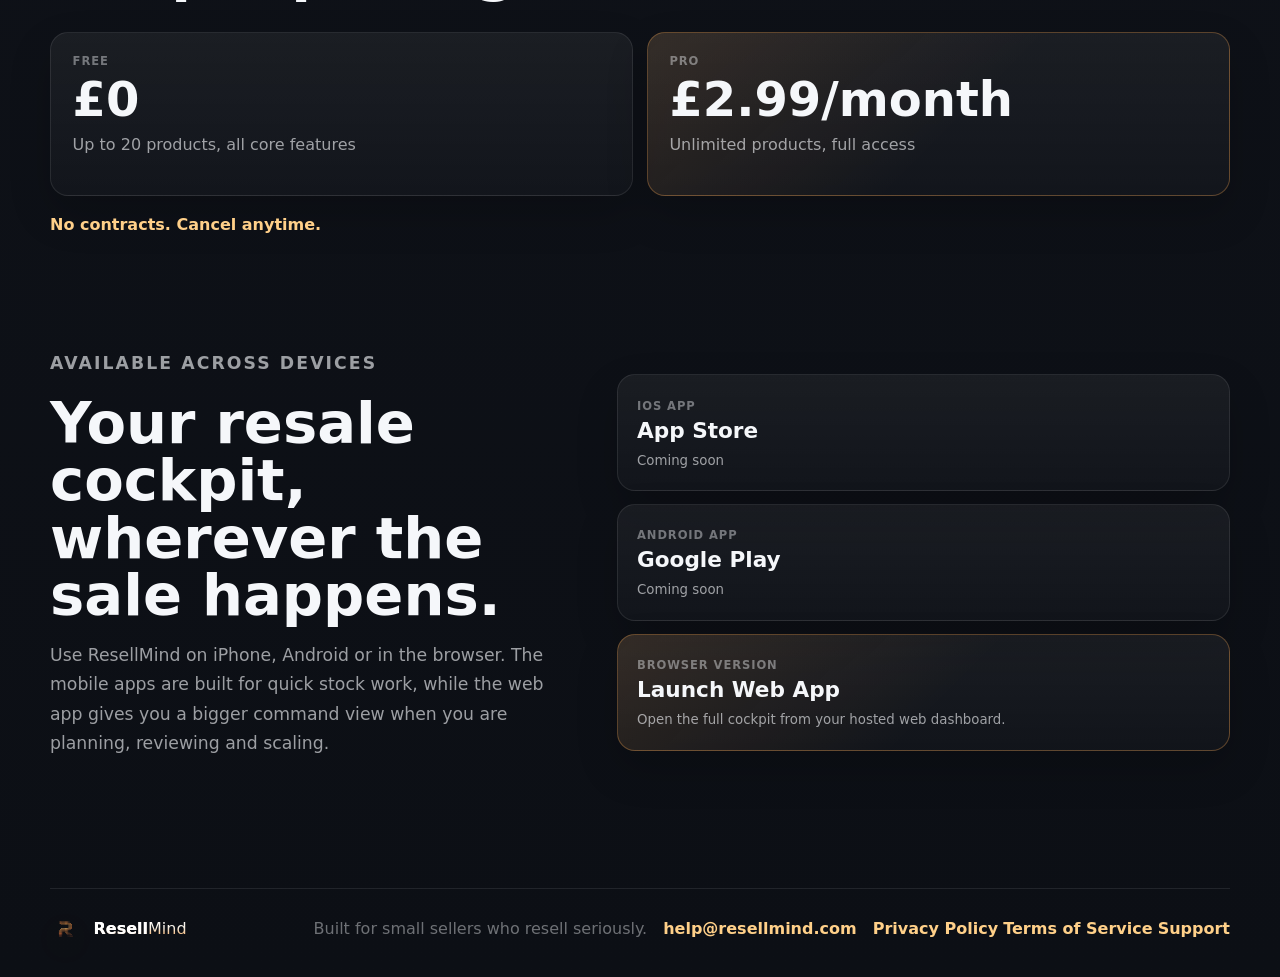
==== commit 1ca93dc2: "Add footer links to Privacy, Terms, Support" ====
--- a/index.html
+++ b/index.html
@@ -244,6 +244,11 @@
       <div class="footer-info">
         <span>Built for small sellers who resell seriously.</span>
         <a href="mailto:help@resellmind.com">help@resellmind.com</a>
+        <div class="footer-links">
+          <a href="/privacy.html">Privacy Policy</a>
+          <a href="/terms.html">Terms of Service</a>
+          <a href="/support.html">Support</a>
+        </div>
       </div>
     </footer>
 
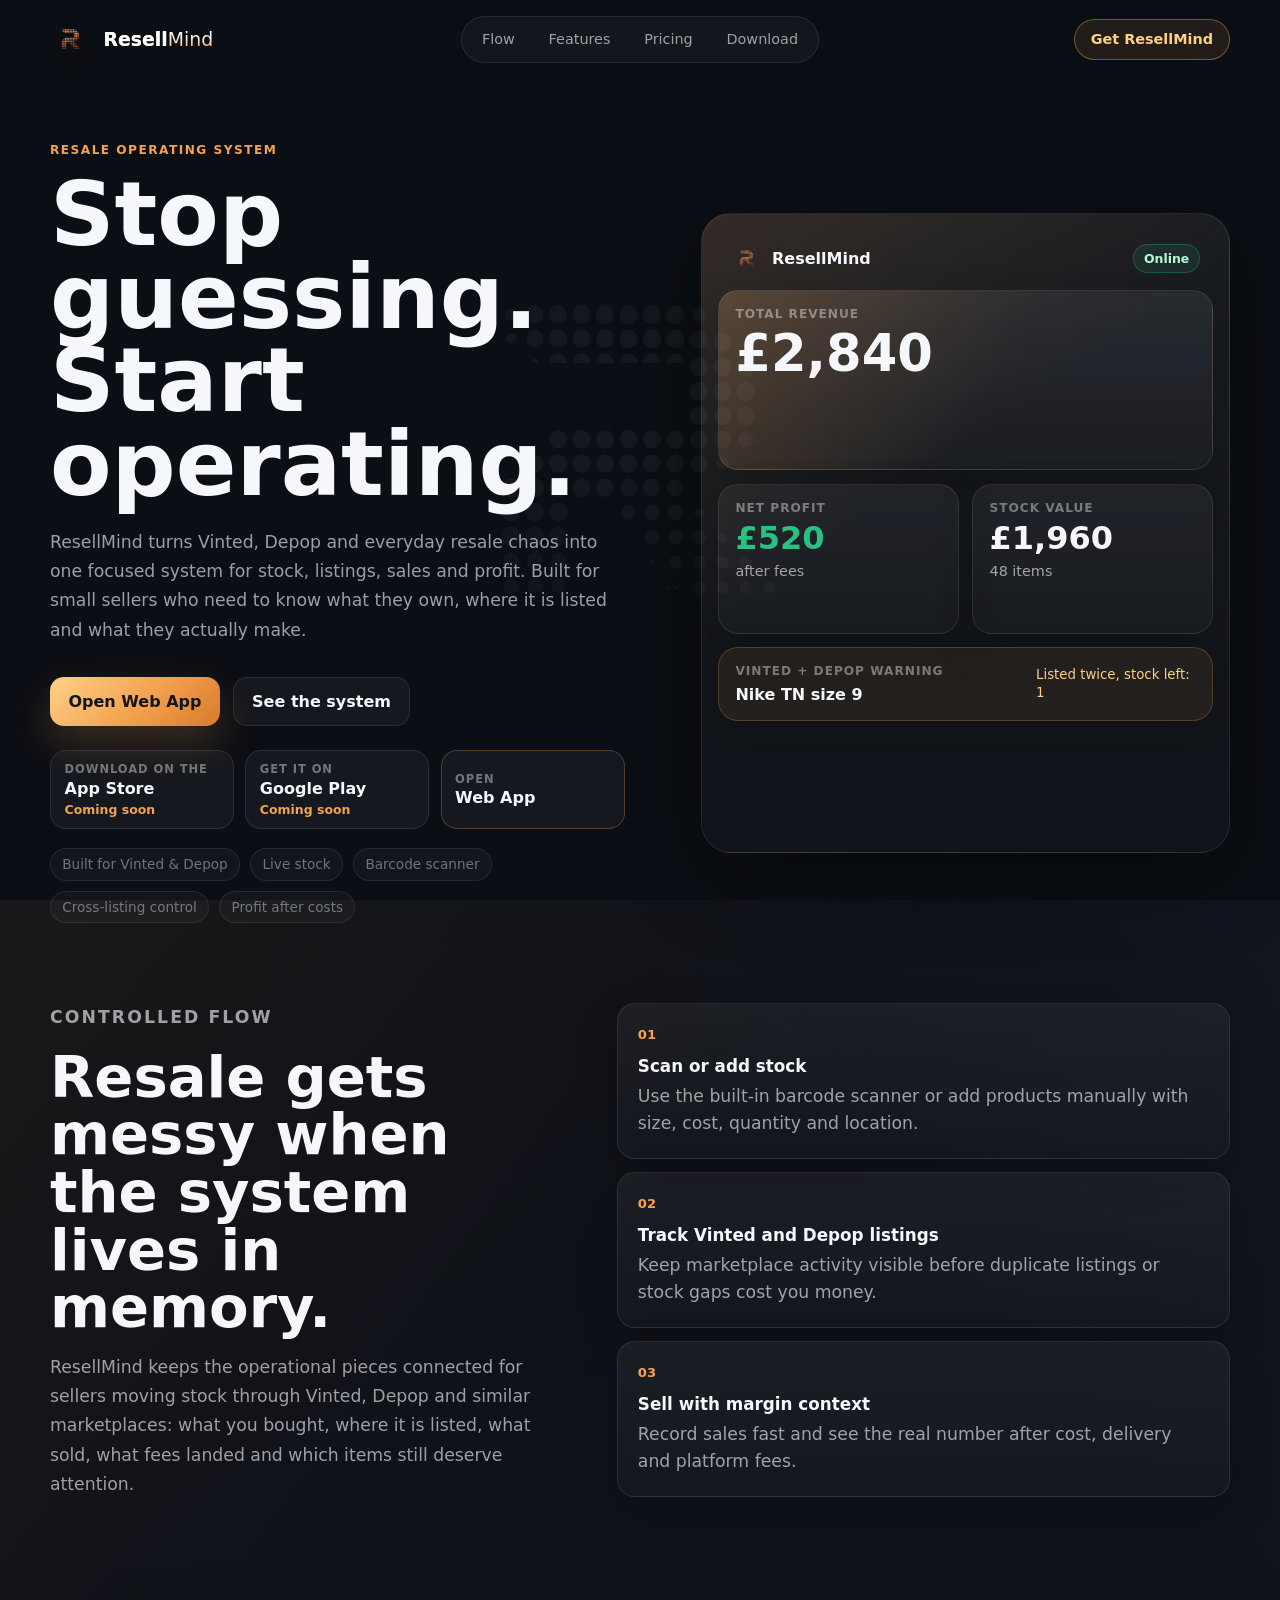
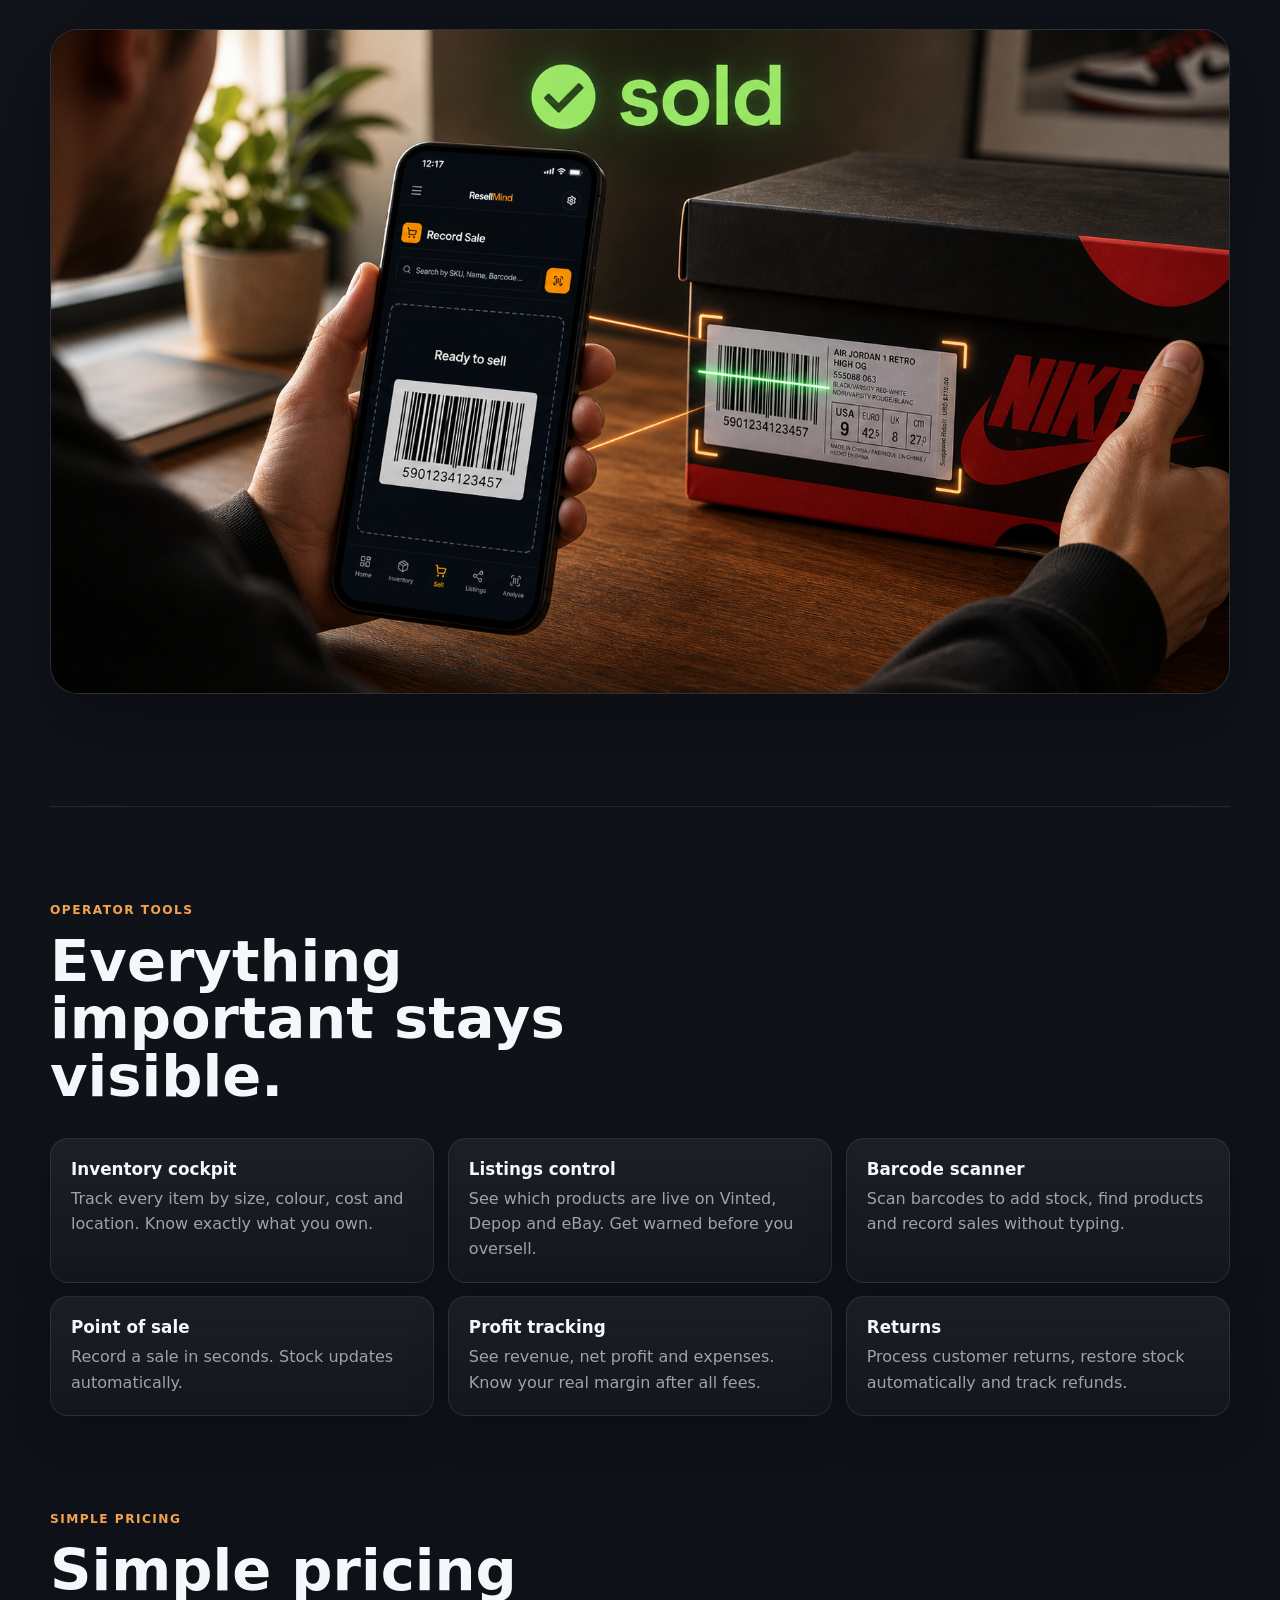
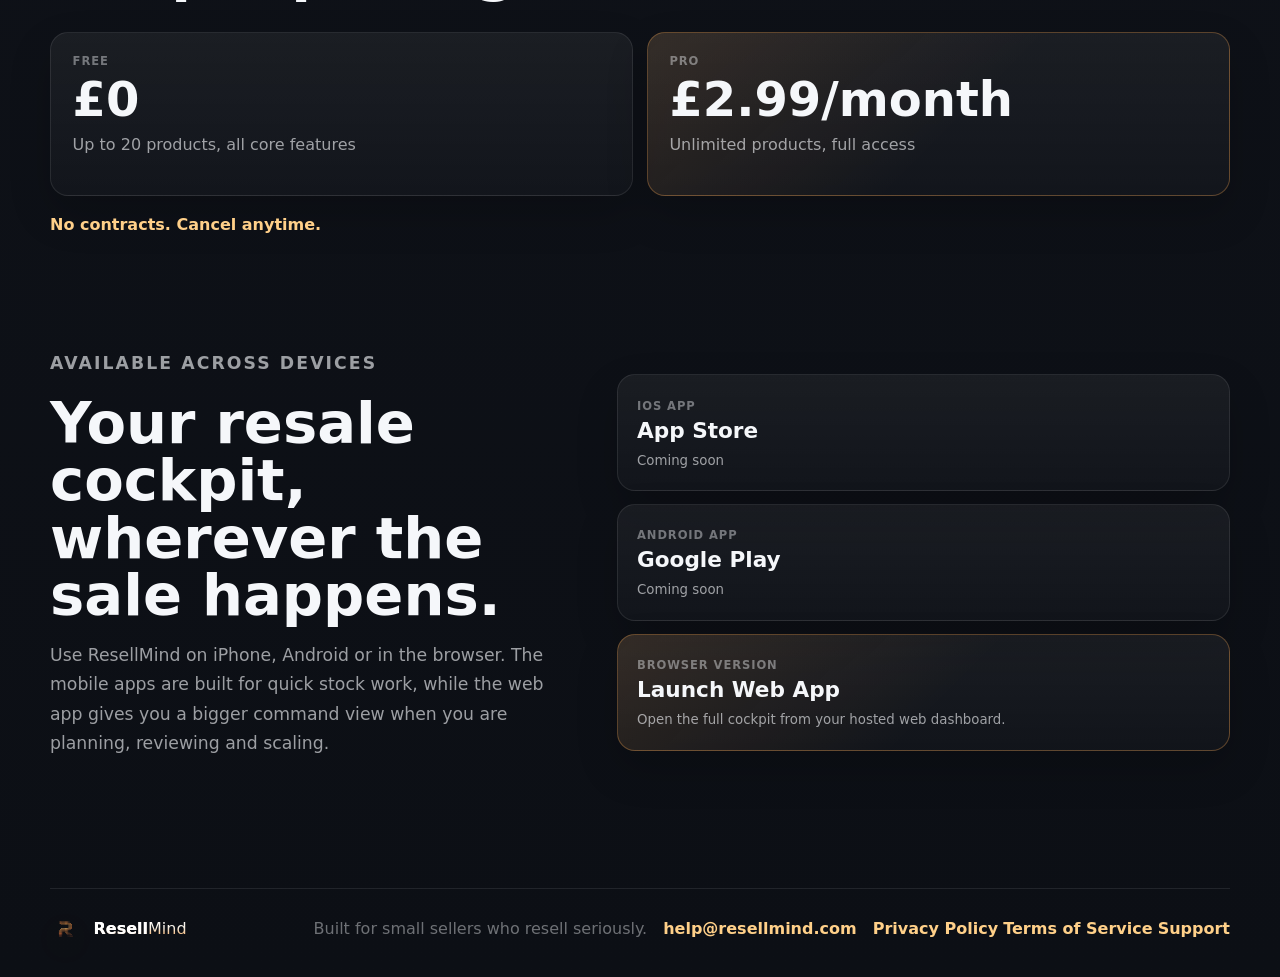
==== commit 071fe60a: "Hero CTA: Open Web App button" ====
--- a/index.html
+++ b/index.html
@@ -52,7 +52,7 @@
             where it is listed and what they actually make.
           </p>
           <div class="hero-actions">
-            <a class="primary-button" href="#download">Get ResellMind</a>
+            <a class="primary-button" href="https://app.resellmind.com">Open Web App</a>
             <a class="secondary-button" href="#flow">See the system</a>
           </div>
           <div class="store-row" aria-label="Download and launch options">
